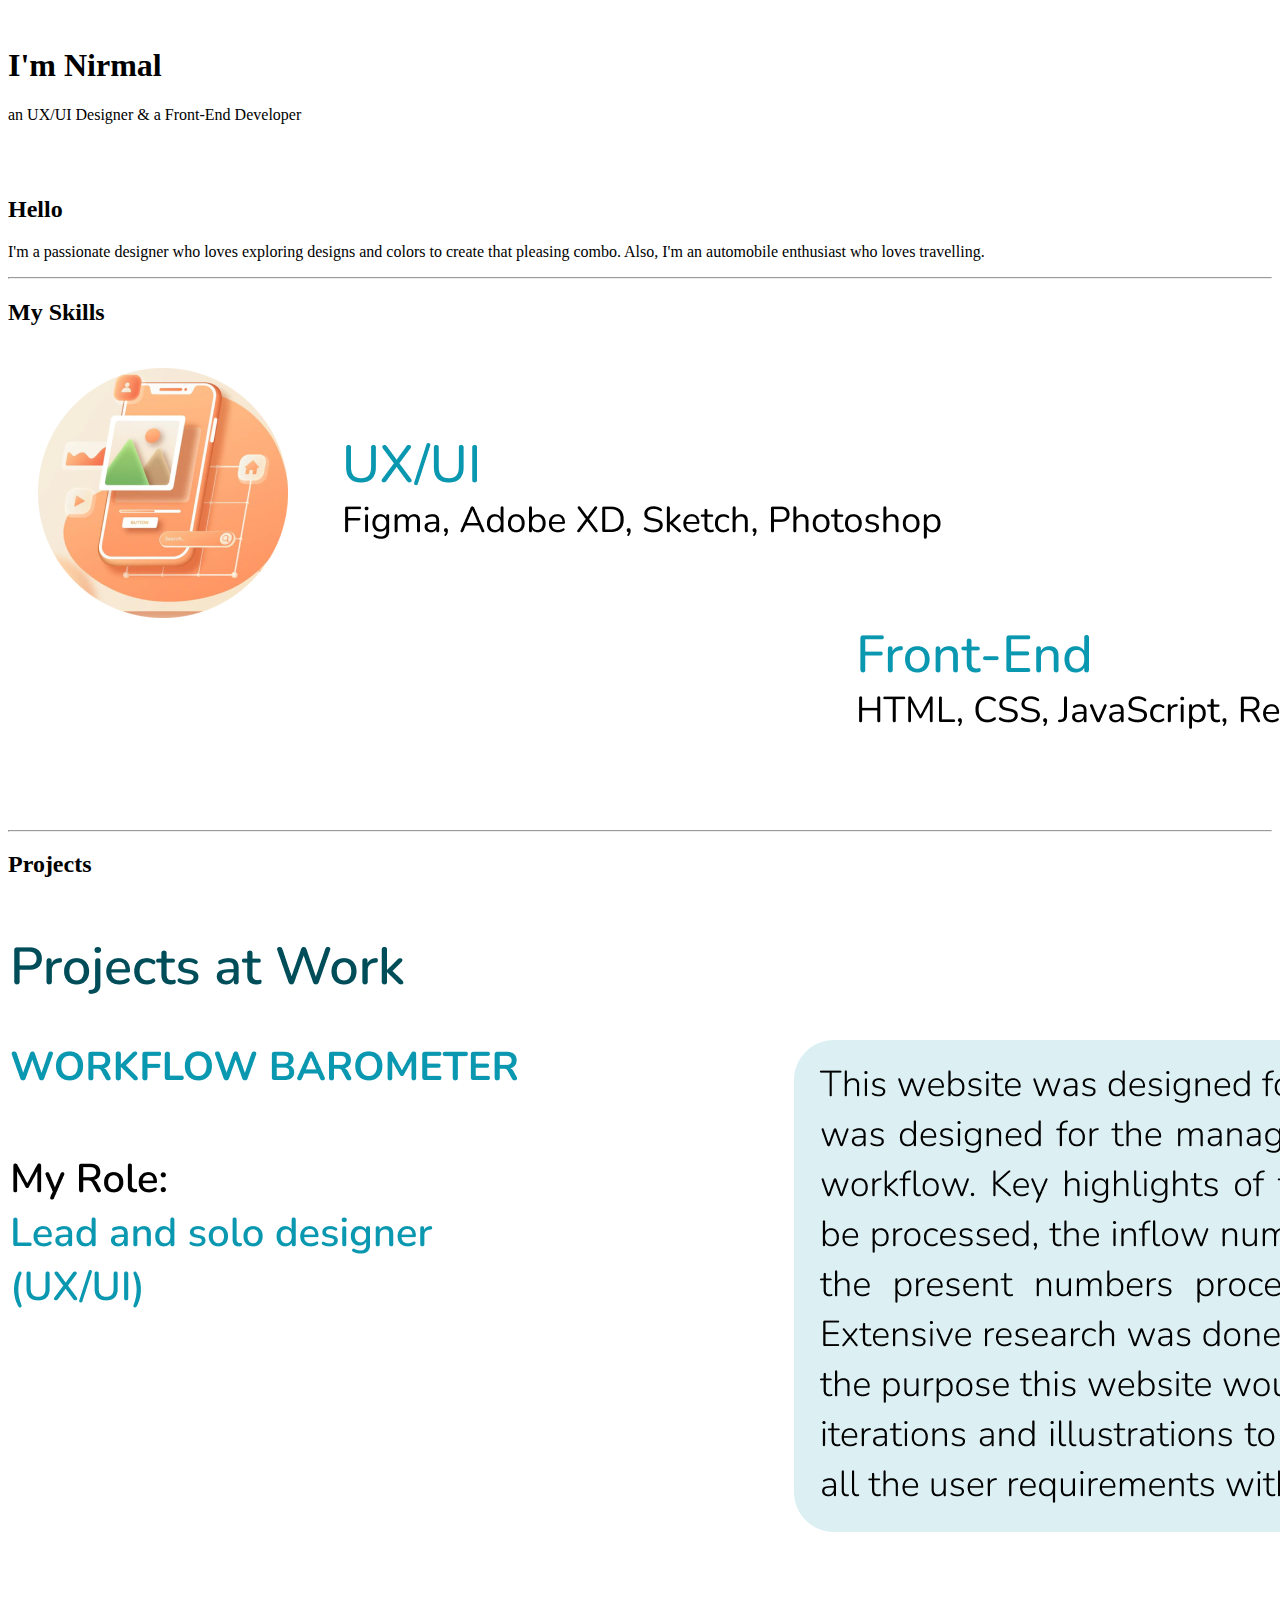
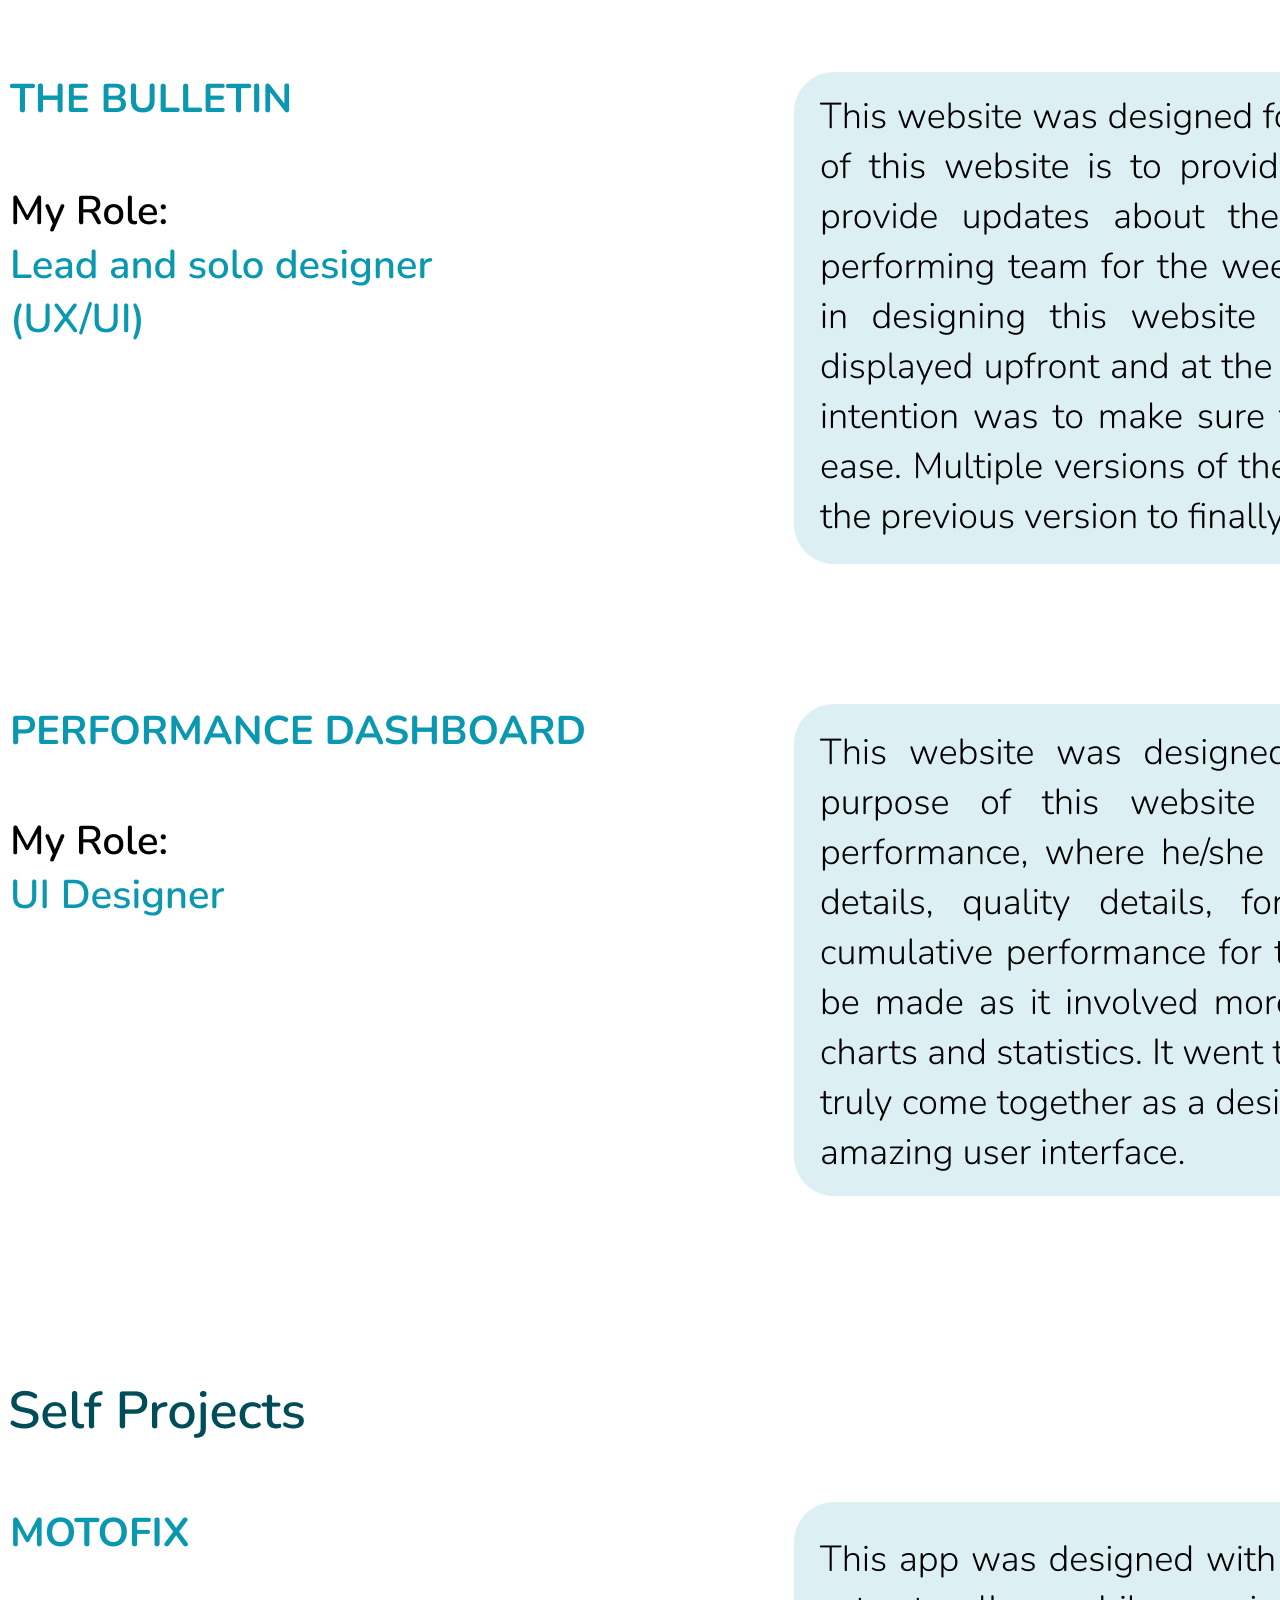
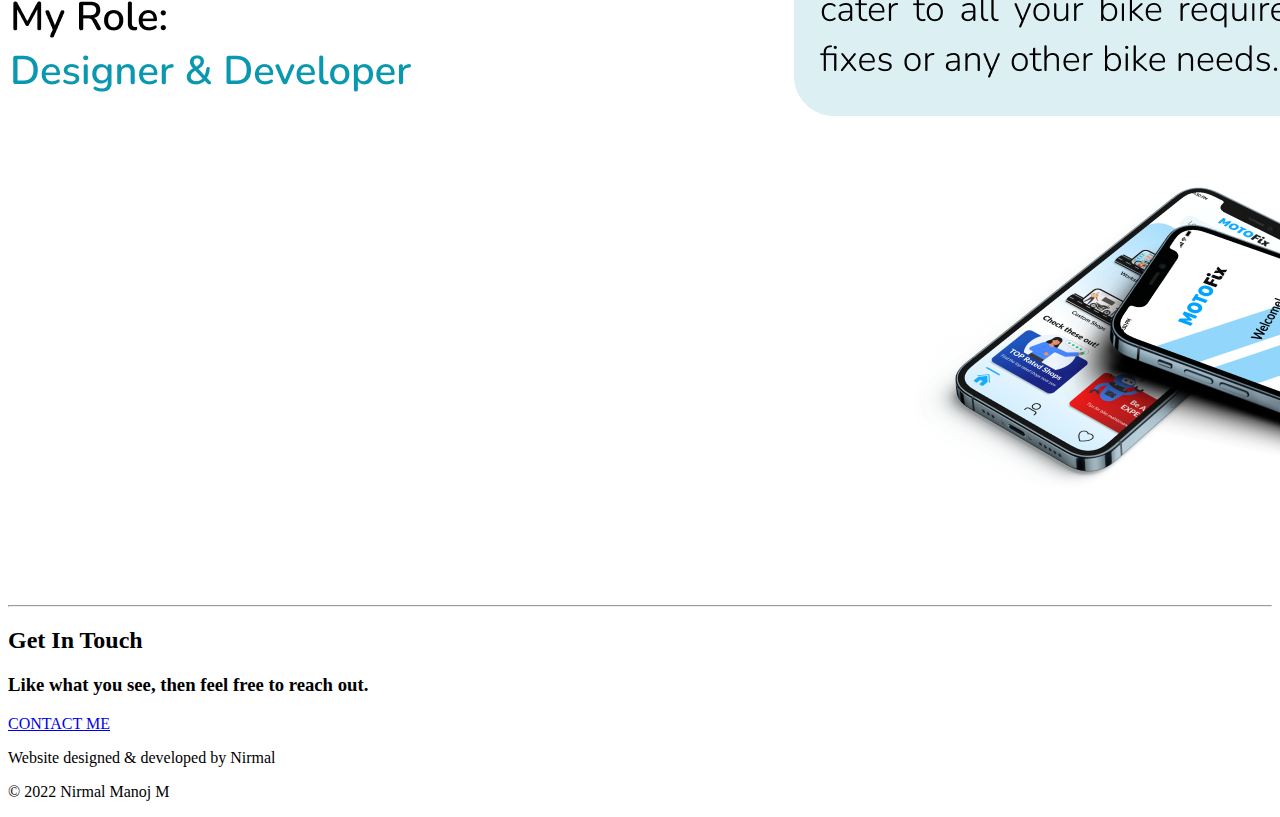
==== index.html @ 3333aef8 "Add files via upload" ====
<!DOCTYPE html>
<html lang="en" dir="ltr">

<head>
  <meta charset="utf-8">
  <title>Nirmal</title>
  <link rel="stylesheet" href="css/styles.css">
  <link rel="icon" href="favicon.ico">
  <link href="https://fonts.googleapis.com/css2?family=Cookie&family=Merriweather&family=Montserrat&family=Sacramento&family=Tangerine:wght@700&display=swap" rel="stylesheet">
</head>

<body>

  <div class="top-container">
    <img class="top-cloud" src="images/cloud.png" alt="">
    <img class="pro" src="images/pro.png" alt="">
    <h1>I'm Nirmal</h1>
    <p class="ux">an UX/UI Designer & a Front-End Developer</p>
    <img class="bottom-cloud" src="images/cloud.png" alt="">
    <img class="mountain" src="images/mountain.png" alt="">

  </div>

  <div class="middle-container">
    <div class="profile">
      <img src="images/profile.png" alt="">
      <h2>Hello</h2>
      <p class="intro">I'm a passionate designer who loves exploring designs and colors to create that pleasing combo. Also, I'm an automobile enthusiast who loves travelling. </p>
    </div>
    <hr>
    <div class="skills">  
      <h2>My Skills</h2>
      <!-- <div class="skill-row">
        <img class="circle" src="images/uxui.png" alt="">
        <h3>UX/UI</h3>
        <p>Figma, Adobe XD, Sketch, Photoshop</p>
      </div>
      <div class="skill-row">
        <img class="circle2" src="images/front.png" alt="">
        <h3>Front-End</h3>
        <p>HTML, CSS, JavaScript, React</p> --> 
        <img class="s1skill" src="./Images/sfinal.png" alt="">
      </div>
    </div>
    <hr>
    <div>
      <h2>Projects</h2>
      <img  class="new"src="./Images/t14.png" alt="" >
      <a href="./motofix.html" target="_blank"><img  class="new1" src="./Images/t13.png" alt="" ></a> 
      
      
    </div>
    <hr>
    <div class="contact-me">
      <h2>Get In Touch</h2>
      <h3>Like what you see, then feel free to reach out.</h3>
      <!-- <p class="contact-message">Lorem ipsum dolor sit amet, in quis, aenean amet. Phasellus sodales, tellus donec dui, ornare erat.</p> -->
       
      <a class="myButton" href="mailto:mnirmal12@gmail.com">CONTACT ME</a>
    </div>
  </div>


  <div class="bottom-container">
    <!-- <a class="footer-link" href="https://www.linkedin.com/">LinkedIn</a> -->
    <!-- <a class="footer-link" target="_blank" href="https://twitter.com/">Twitter</a>
    <a class="footer-link" href="https://www.appbrewery.co/">Website</a> --> 
    <p class="owner">Website designed & developed by Nirmal</p>
    <p class="copyright">© 2022 Nirmal Manoj M</p>
  </div>


</body>

</html>
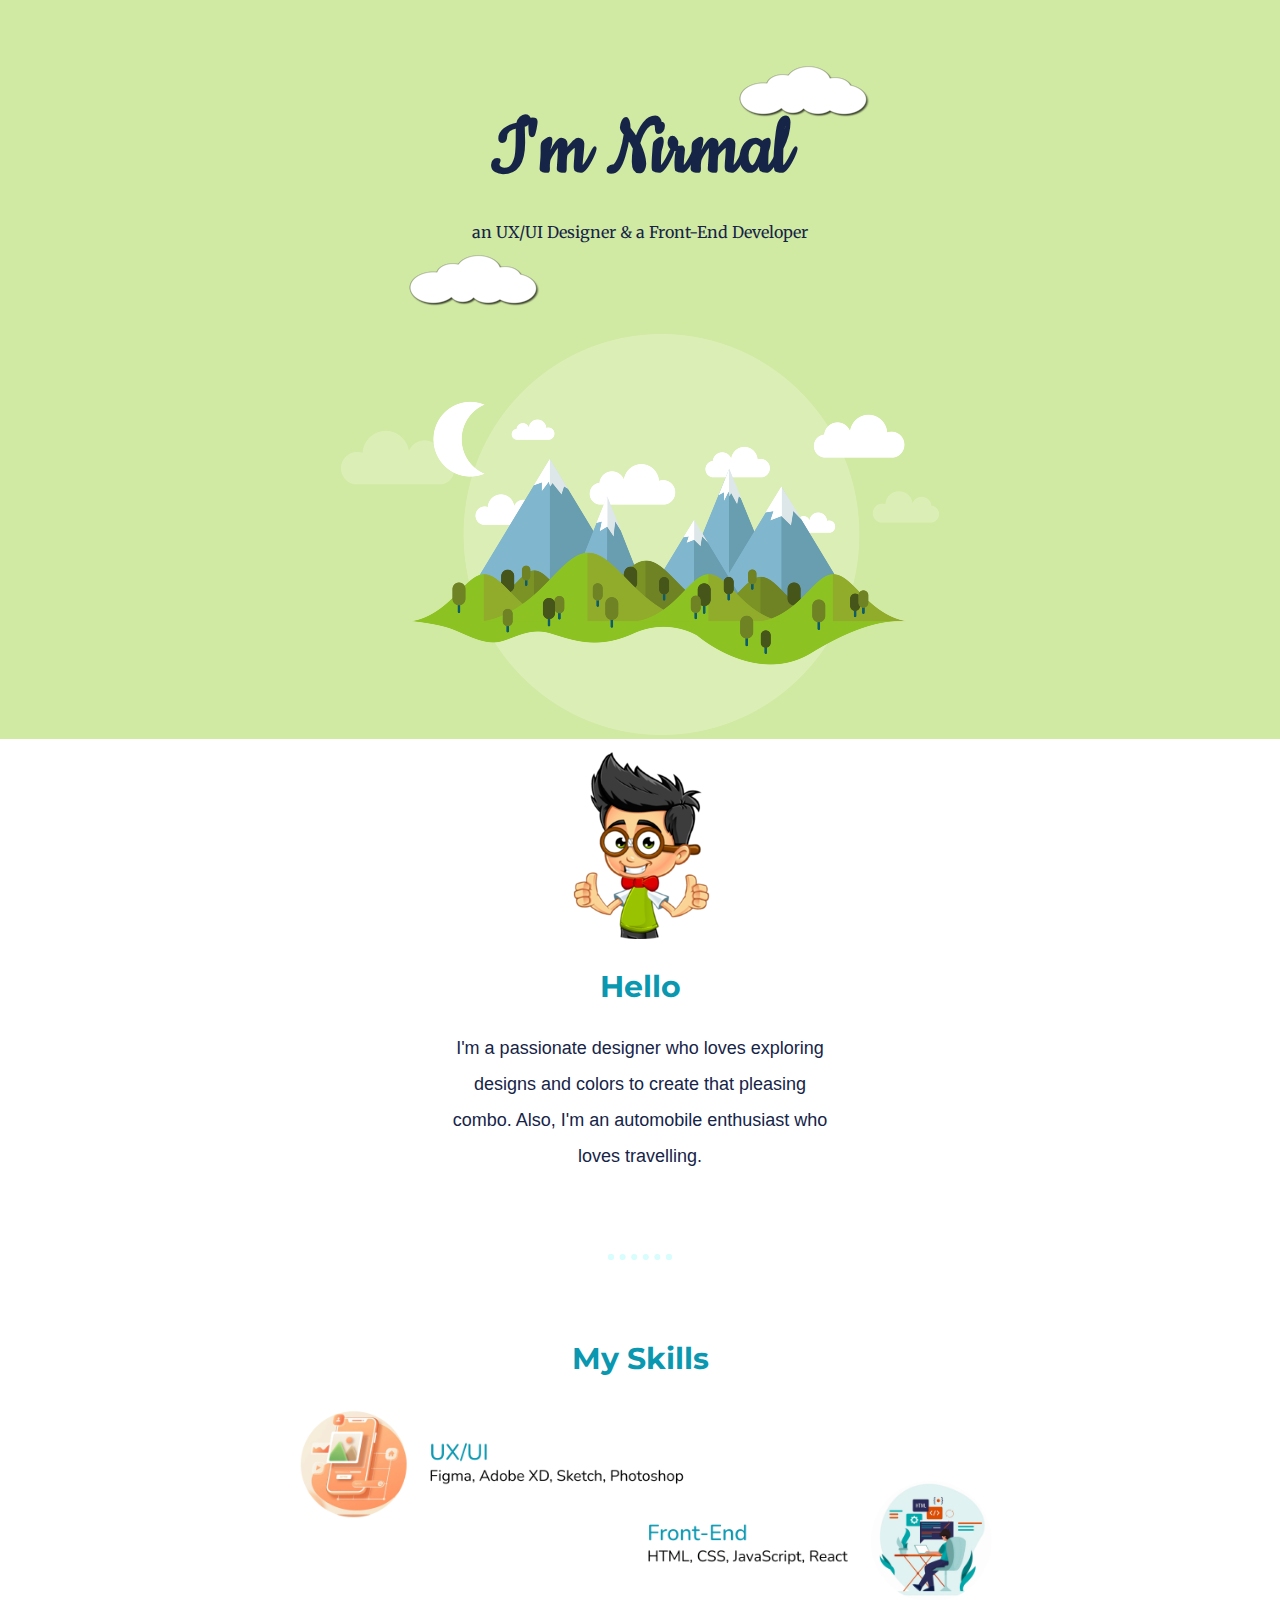
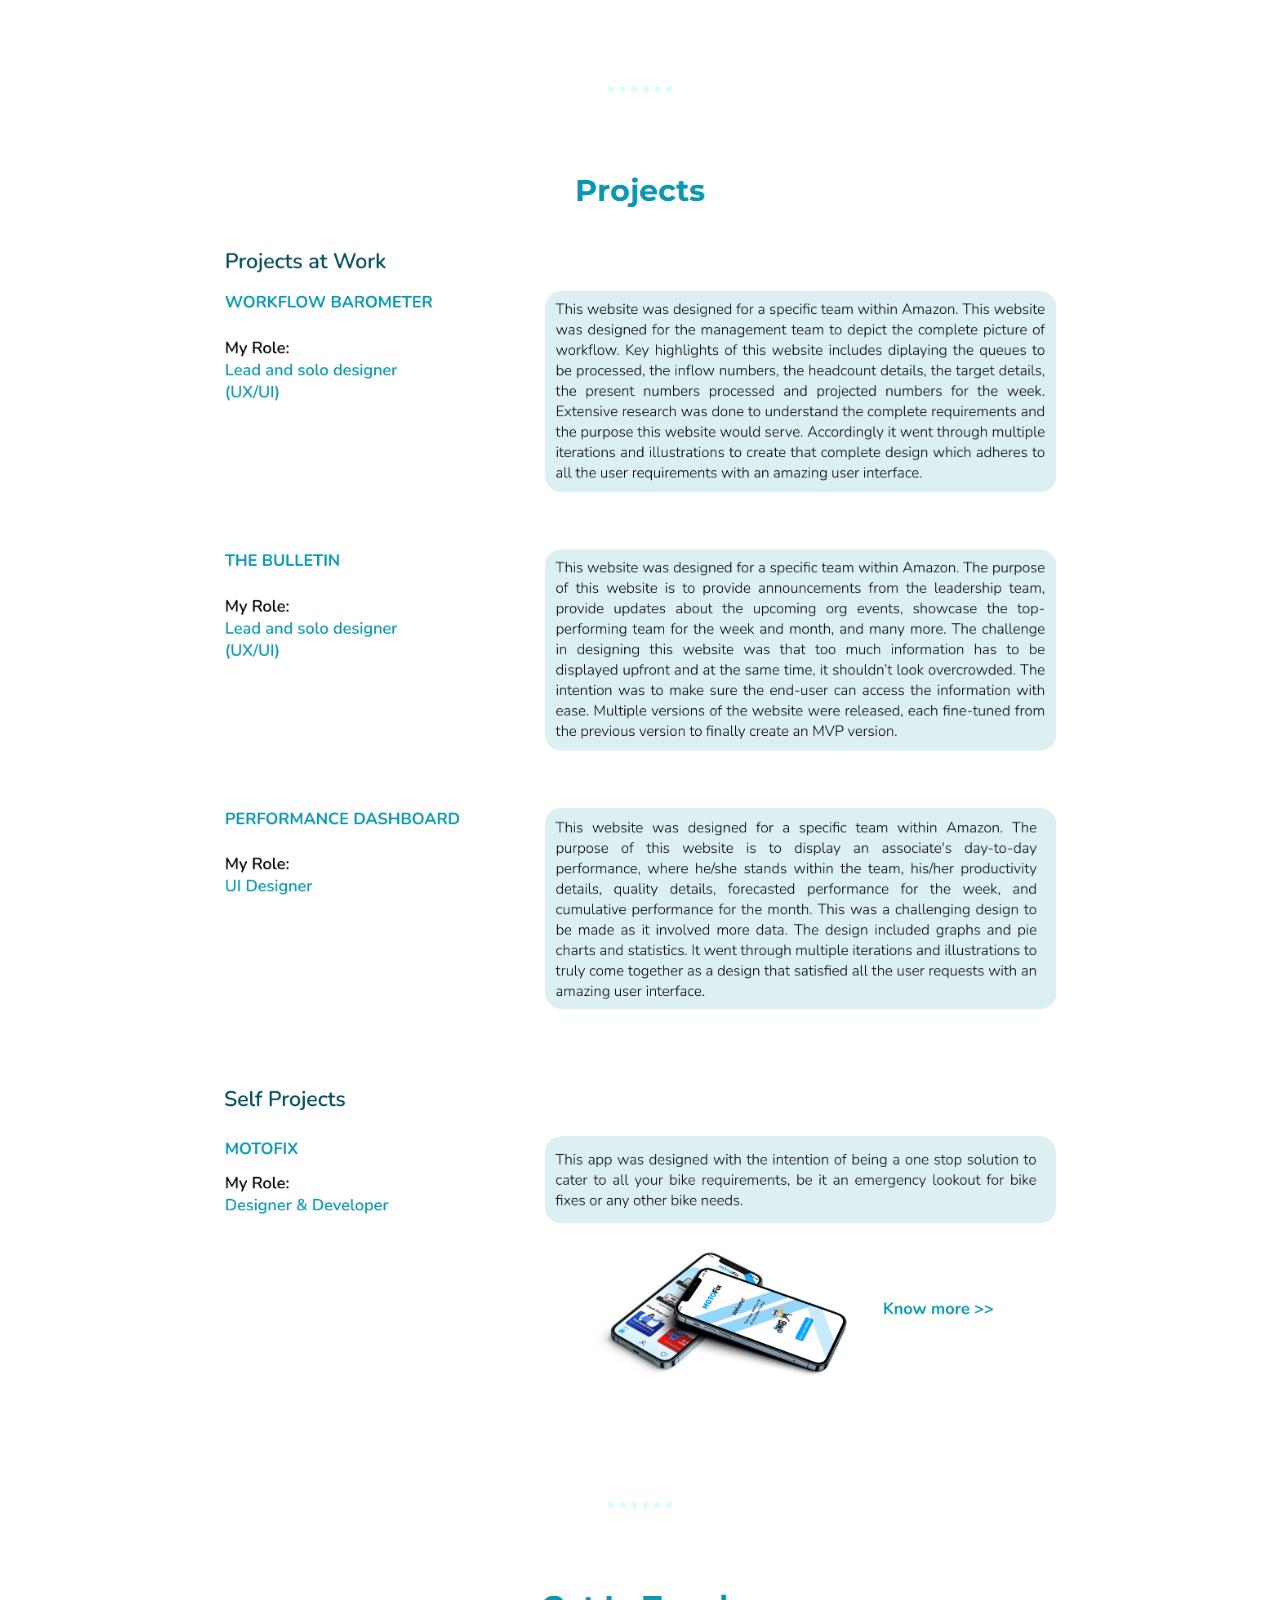
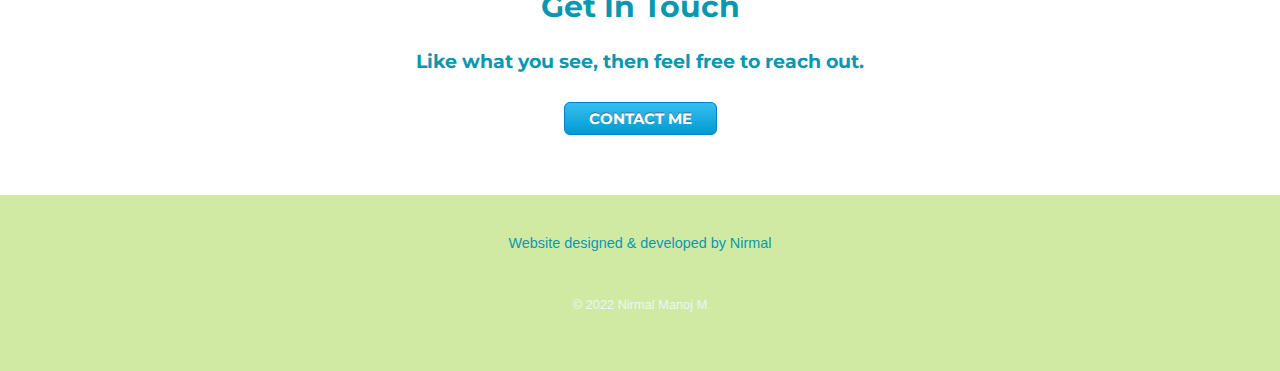
==== commit cedd5245: "Update index.html" ====
--- a/index.html
+++ b/index.html
@@ -4,7 +4,7 @@
 <head>
   <meta charset="utf-8">
   <title>Nirmal</title>
-  <link rel="stylesheet" href="css/styles.css">
+  <link rel="stylesheet" href="./CSS/styles.css">
   <link rel="icon" href="favicon.ico">
   <link href="https://fonts.googleapis.com/css2?family=Cookie&family=Merriweather&family=Montserrat&family=Sacramento&family=Tangerine:wght@700&display=swap" rel="stylesheet">
 </head>
@@ -12,18 +12,18 @@
 <body>
 
   <div class="top-container">
-    <img class="top-cloud" src="images/cloud.png" alt="">
-    <img class="pro" src="images/pro.png" alt="">
+    <img class="top-cloud" src="./Images/cloud.png" alt="">
+    <img class="pro" src="./Imagess/pro.png" alt="">
     <h1>I'm Nirmal</h1>
     <p class="ux">an UX/UI Designer & a Front-End Developer</p>
-    <img class="bottom-cloud" src="images/cloud.png" alt="">
-    <img class="mountain" src="images/mountain.png" alt="">
+    <img class="bottom-cloud" src="./Images/cloud.png" alt="">
+    <img class="mountain" src="./Images/mountain.png" alt="">
 
   </div>
 
   <div class="middle-container">
     <div class="profile">
-      <img src="images/profile.png" alt="">
+      <img src="./Images/profile.png" alt="">
       <h2>Hello</h2>
       <p class="intro">I'm a passionate designer who loves exploring designs and colors to create that pleasing combo. Also, I'm an automobile enthusiast who loves travelling. </p>
     </div>
--- a/CSS/styles.css
+++ b/CSS/styles.css
@@ -0,0 +1,192 @@
+.top-cloud {
+  position: absolute;
+  top: 50px;
+  right: 400px;
+}
+
+.bottom-cloud {
+  position: absolute;
+  bottom: 400px;
+  left: 400px;
+}
+
+.pro{
+  position: absolute;
+  left: 100px;
+  top: 90px;
+}
+.mountain {
+  padding-top: 70px
+}
+
+.top-container {
+  background-color: #d1eaa3;
+  position: relative;
+  padding-top: 100px;
+}
+
+
+
+.bottom-container{
+  background-color:#d1eaa3;
+  padding: 20px 0 20px;
+  font-family: Arial, Helvetica, sans-serif;
+}
+body {
+  margin: 0;
+  text-align: center;
+  font-family: 'Merriweather', sans-serif;
+
+}
+
+body .intro{
+  font-family: Arial, Helvetica, sans-serif ;
+  font-size: large;
+  font-weight:500;
+}
+
+/* body .top-container p {
+
+  font-family: Arial, Helvetica, sans-serif ;
+} */
+
+h1 {
+  margin: 0;
+  font-family: 'Cookie', cursive;
+  font-size: 90px;
+  color: #162447;
+}
+
+p{
+  font-size: 1rem;
+  color: #162447;
+  line-height: 2;
+
+}
+
+h2 {
+  font-family: 'Montserrat', sans-serif;
+  color: #0a97b0;
+  font-size: 30px;
+}
+
+h3 {
+  font-family: 'Montserrat', sans-serif;
+  color: #0a97b0;
+}
+
+hr{
+  border: dotted #D7FDFD 6px;
+  border-bottom: none;
+  width: 4%;
+  margin: 80px auto;
+}
+
+
+a{
+  color:#0a97b0;
+  font-family: 'Montserrat', sans-serif;
+  margin: 10px 20px;
+  text-decoration: none;
+  font-size: 0.9rem;
+}
+
+a:hover{
+  color:#EAF6F6;
+}
+
+.copyright{
+  color:#EAF6F6;
+  font-size: 0.8rem;
+  padding: 20px 0;
+}
+.skill-row{
+  width: 50%;
+
+  margin: 100px auto 100px auto;
+
+  text-align: left  ;
+
+}
+
+/* .circle{
+  width:14%;
+  float: left;
+  margin-right: 30px;
+}
+
+.circle2{
+  width:14%;
+  float: left;
+  margin-right: 30px;
+  
+} */
+
+.intro{
+  width: 30%; /* gives 30% of the width of the parent middle container*/
+  margin: auto; /* aligns the text to the center*/
+  
+  
+}
+
+.contact-me{
+  padding-bottom: 50px;
+}
+.contact-message{
+  width: 40%;
+  margin: 60px auto 60px;
+}
+
+.myButton {
+	box-shadow: 0 1px 0 0 #f0f7fa;
+	background:linear-gradient(to bottom, #33bdef 5%, #019ad2 100%);
+	background-color:#33bdef;
+	border-radius:6px;
+	border:1px solid #057fd0;
+	display:inline-block;
+	cursor:pointer;
+	color:#ffffff;
+	font-family: 'Montserrat', sans-serif;
+	font-size:15px;
+	font-weight:bold;
+	padding:6px 24px;
+	text-decoration:none;
+	text-shadow:0 -1px 0 #5b6178;
+
+}
+.myButton:hover {
+	background:linear-gradient(to bottom, #019ad2 5%, #33bdef 100%);
+	background-color:#019ad2;
+}
+.myButton:active {
+	position:relative;
+	top:1px;
+}
+
+.new1{
+  width: 65%;
+  height: auto;
+  /* width: 1019px;
+height: 496.25px; */
+}
+
+.new{
+  width: 65%;
+  height: auto;
+  /* width: 1018px;
+  height: 949px; */
+}
+
+.owner{
+  color:#0A97B0;
+  font-size: 0.9rem;
+  /* padding: 20px 0; */
+}
+
+
+.s1skill{
+  width: 55%;
+  height: auto;
+  /* width: 830.54px;
+  height: 235.56px; */
+}